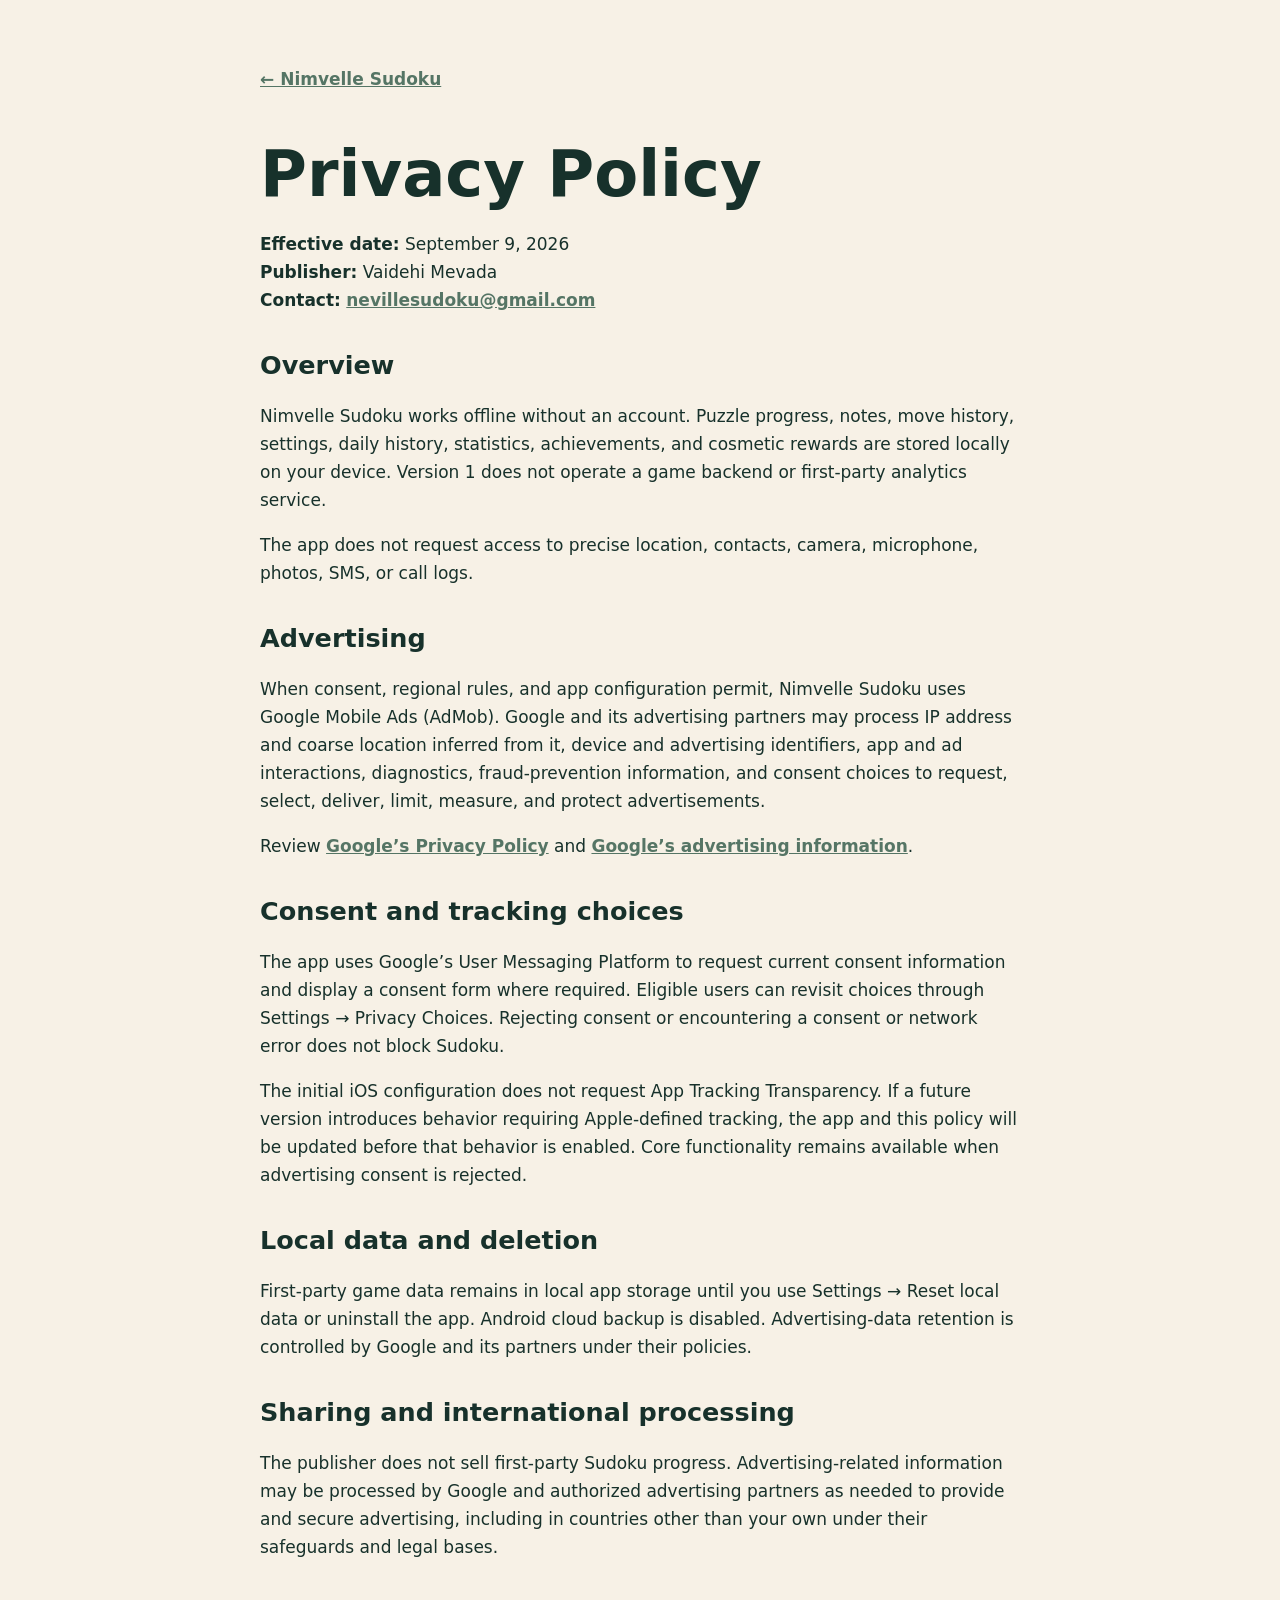
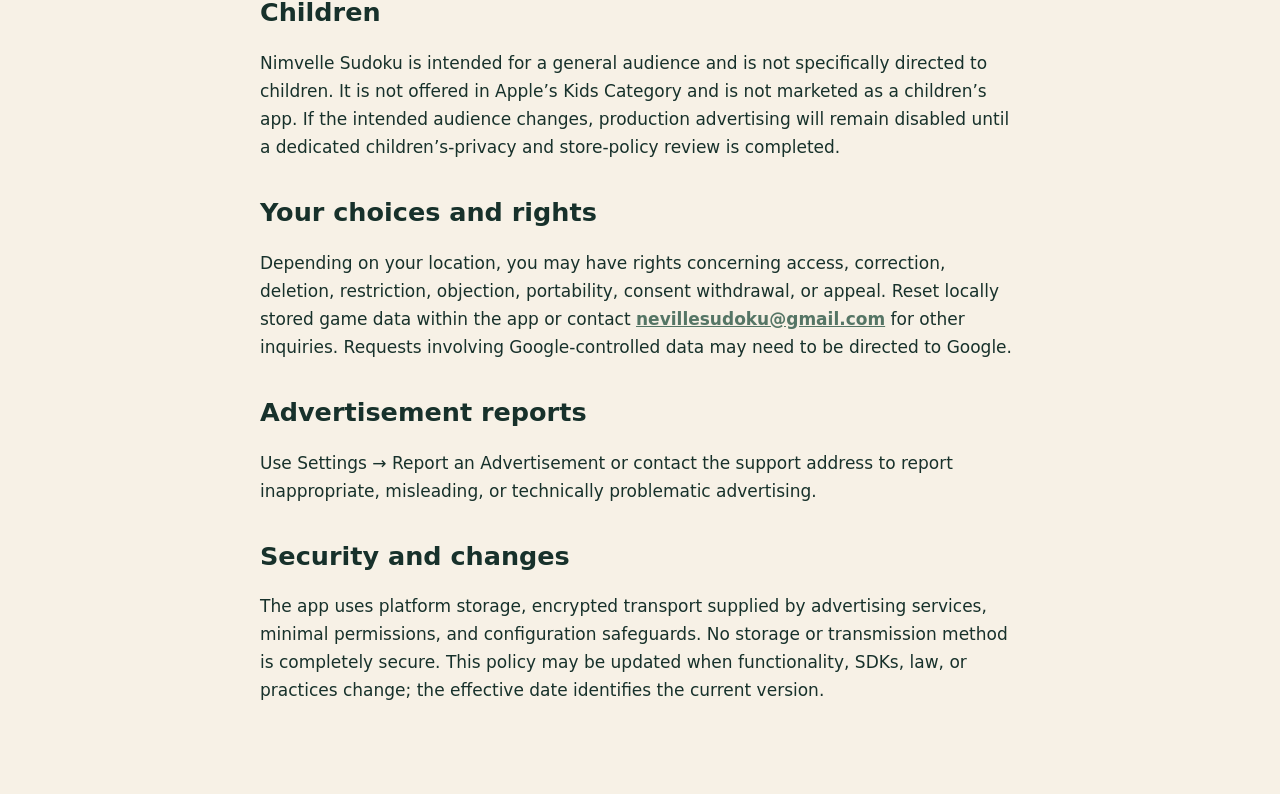
==== privacy/index.html @ 7e860a6f "Add Nimvelle Sudoku website" ====
<!doctype html>
<html lang="en">
<head>
  <meta charset="utf-8">
  <meta name="viewport" content="width=device-width, initial-scale=1">
  <title>Privacy Policy — Nimvelle Sudoku</title>
  <link rel="stylesheet" href="/styles.css">
</head>
<body>
  <main>
    <p><a href="/">← Nimvelle Sudoku</a></p>
    <h1>Privacy Policy</h1>
    <p><strong>Effective date:</strong> September 9, 2026<br><strong>Publisher:</strong> Vaidehi Mevada<br><strong>Contact:</strong> <a href="mailto:nevillesudoku@gmail.com">nevillesudoku@gmail.com</a></p>

    <h2>Overview</h2>
    <p>Nimvelle Sudoku works offline without an account. Puzzle progress, notes, move history, settings, daily history, statistics, achievements, and cosmetic rewards are stored locally on your device. Version 1 does not operate a game backend or first-party analytics service.</p>
    <p>The app does not request access to precise location, contacts, camera, microphone, photos, SMS, or call logs.</p>

    <h2>Advertising</h2>
    <p>When consent, regional rules, and app configuration permit, Nimvelle Sudoku uses Google Mobile Ads (AdMob). Google and its advertising partners may process IP address and coarse location inferred from it, device and advertising identifiers, app and ad interactions, diagnostics, fraud-prevention information, and consent choices to request, select, deliver, limit, measure, and protect advertisements.</p>
    <p>Review <a href="https://policies.google.com/privacy">Google’s Privacy Policy</a> and <a href="https://policies.google.com/technologies/ads">Google’s advertising information</a>.</p>

    <h2>Consent and tracking choices</h2>
    <p>The app uses Google’s User Messaging Platform to request current consent information and display a consent form where required. Eligible users can revisit choices through Settings → Privacy Choices. Rejecting consent or encountering a consent or network error does not block Sudoku.</p>
    <p>The initial iOS configuration does not request App Tracking Transparency. If a future version introduces behavior requiring Apple-defined tracking, the app and this policy will be updated before that behavior is enabled. Core functionality remains available when advertising consent is rejected.</p>

    <h2>Local data and deletion</h2>
    <p>First-party game data remains in local app storage until you use Settings → Reset local data or uninstall the app. Android cloud backup is disabled. Advertising-data retention is controlled by Google and its partners under their policies.</p>

    <h2>Sharing and international processing</h2>
    <p>The publisher does not sell first-party Sudoku progress. Advertising-related information may be processed by Google and authorized advertising partners as needed to provide and secure advertising, including in countries other than your own under their safeguards and legal bases.</p>

    <h2>Children</h2>
    <p>Nimvelle Sudoku is intended for a general audience and is not specifically directed to children. It is not offered in Apple’s Kids Category and is not marketed as a children’s app. If the intended audience changes, production advertising will remain disabled until a dedicated children’s-privacy and store-policy review is completed.</p>

    <h2>Your choices and rights</h2>
    <p>Depending on your location, you may have rights concerning access, correction, deletion, restriction, objection, portability, consent withdrawal, or appeal. Reset locally stored game data within the app or contact <a href="mailto:nevillesudoku@gmail.com">nevillesudoku@gmail.com</a> for other inquiries. Requests involving Google-controlled data may need to be directed to Google.</p>

    <h2>Advertisement reports</h2>
    <p>Use Settings → Report an Advertisement or contact the support address to report inappropriate, misleading, or technically problematic advertising.</p>

    <h2>Security and changes</h2>
    <p>The app uses platform storage, encrypted transport supplied by advertising services, minimal permissions, and configuration safeguards. No storage or transmission method is completely secure. This policy may be updated when functionality, SDKs, law, or practices change; the effective date identifies the current version.</p>
  </main>
</body>
</html>
---- styles.css ----
:root {
  color-scheme: light dark;
  --ivory: #f7f1e6;
  --surface: #fffaf1;
  --ink: #17312b;
  --sage: #557565;
  --amber: #c78731;
  --line: #d8d0c1;
}

* { box-sizing: border-box; }
body {
  margin: 0;
  background: var(--ivory);
  color: var(--ink);
  font: 17px/1.65 system-ui, -apple-system, BlinkMacSystemFont, "Segoe UI", sans-serif;
}
main {
  width: min(760px, calc(100% - 32px));
  margin: 0 auto;
  padding: 48px 0 72px;
}
header, footer { padding: 20px 0; }
h1, h2 { line-height: 1.2; }
h1 { font-size: clamp(2.2rem, 7vw, 4rem); margin-bottom: 8px; }
h2 { margin-top: 36px; }
a { color: var(--sage); font-weight: 650; }
.card {
  margin: 30px 0;
  padding: 24px;
  background: var(--surface);
  border: 1px solid var(--line);
  border-radius: 18px;
}
.button {
  display: inline-block;
  padding: 12px 18px;
  border-radius: 12px;
  background: var(--ink);
  color: var(--surface);
  text-decoration: none;
}
.eyebrow { color: var(--amber); font-weight: 750; letter-spacing: .08em; text-transform: uppercase; }
nav { display: flex; gap: 18px; flex-wrap: wrap; }
footer { border-top: 1px solid var(--line); font-size: .92rem; }
@media (prefers-color-scheme: dark) {
  :root { --ivory: #111916; --surface: #19231f; --ink: #f6efe3; --sage: #a8c8b5; --line: #34453d; }
}
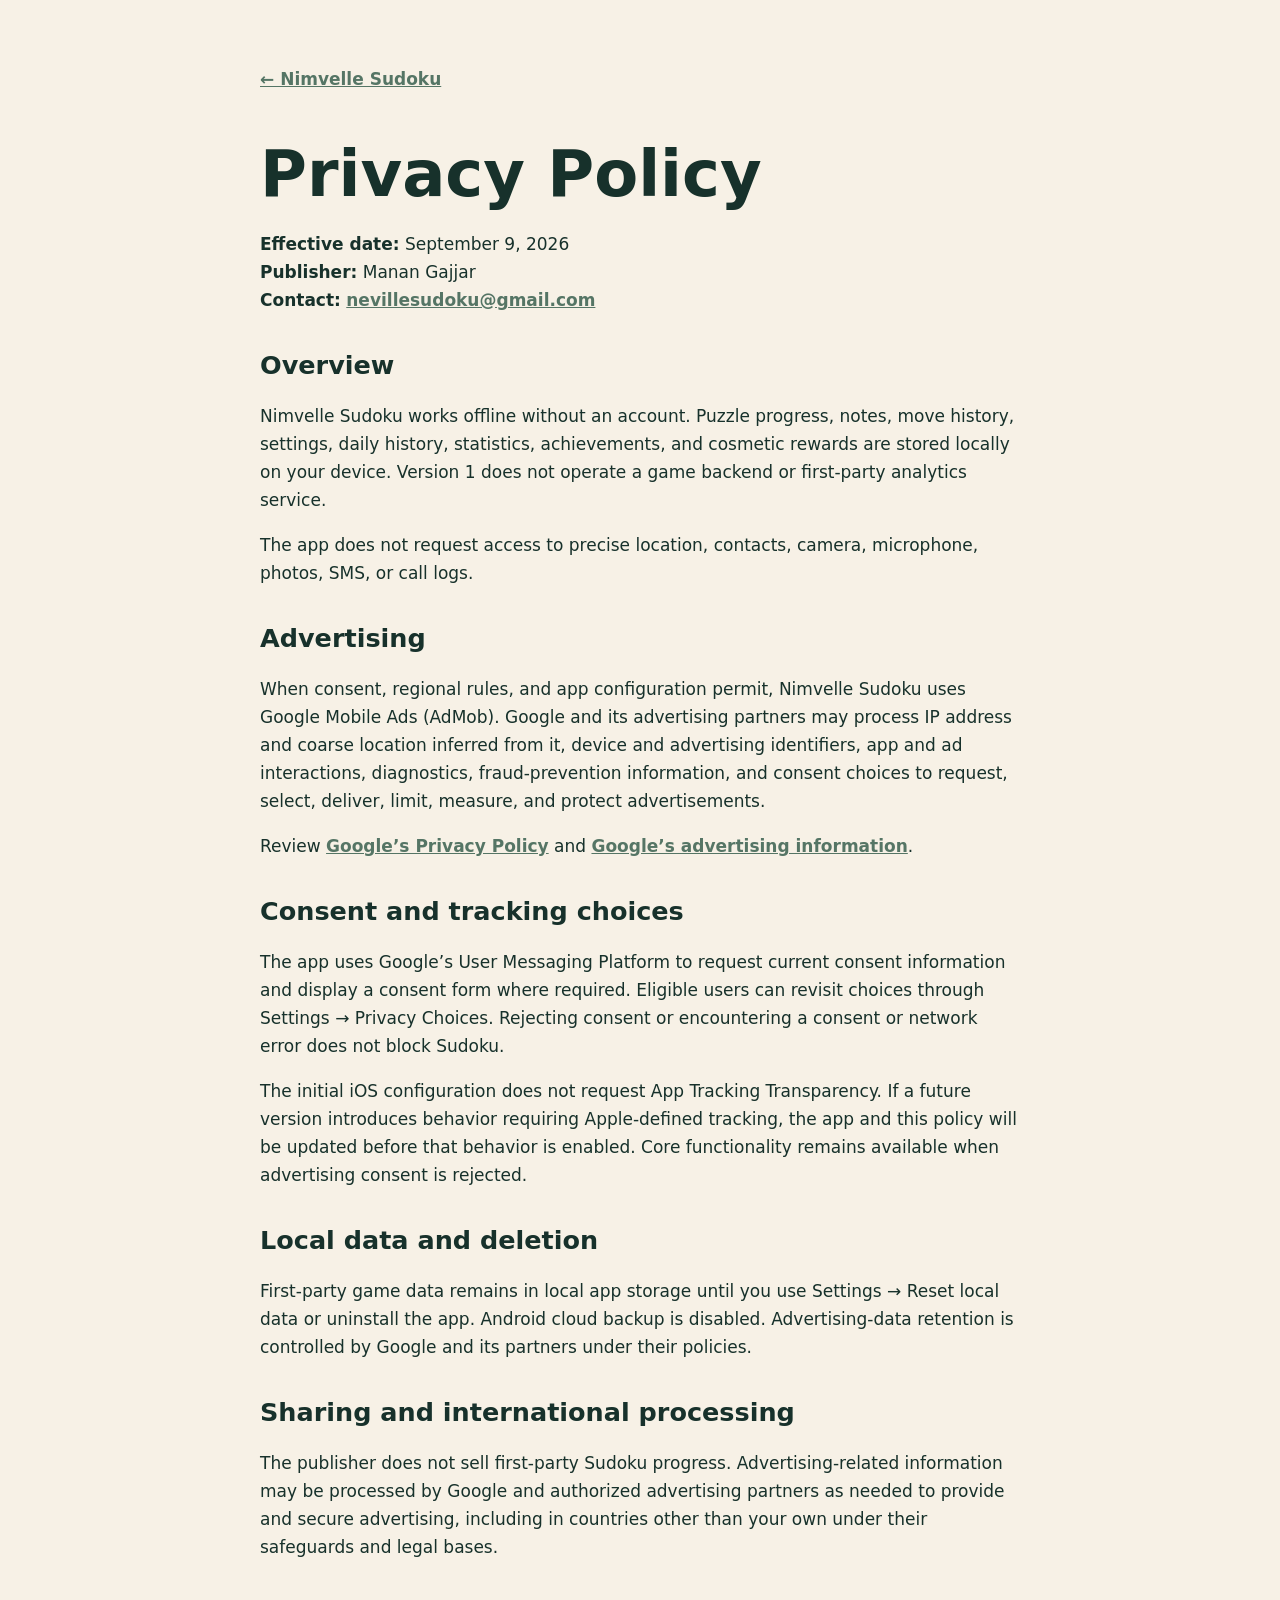
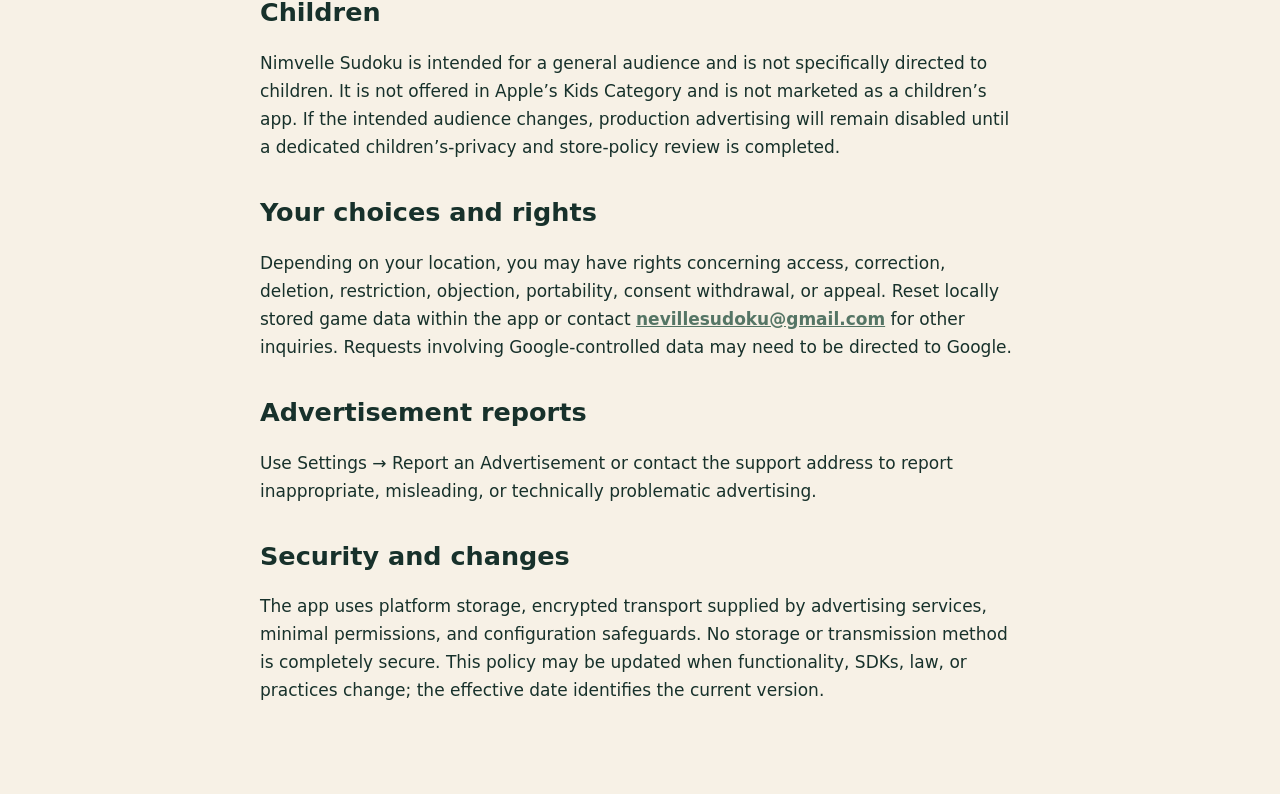
==== commit 0aa84bdc: "Update publisher to Manan Gajjar" ====
--- a/privacy/index.html
+++ b/privacy/index.html
@@ -10,7 +10,7 @@
   <main>
     <p><a href="/">← Nimvelle Sudoku</a></p>
     <h1>Privacy Policy</h1>
-    <p><strong>Effective date:</strong> September 9, 2026<br><strong>Publisher:</strong> Vaidehi Mevada<br><strong>Contact:</strong> <a href="mailto:nevillesudoku@gmail.com">nevillesudoku@gmail.com</a></p>
+    <p><strong>Effective date:</strong> September 9, 2026<br><strong>Publisher:</strong> Manan Gajjar<br><strong>Contact:</strong> <a href="mailto:nevillesudoku@gmail.com">nevillesudoku@gmail.com</a></p>
 
     <h2>Overview</h2>
     <p>Nimvelle Sudoku works offline without an account. Puzzle progress, notes, move history, settings, daily history, statistics, achievements, and cosmetic rewards are stored locally on your device. Version 1 does not operate a game backend or first-party analytics service.</p>
